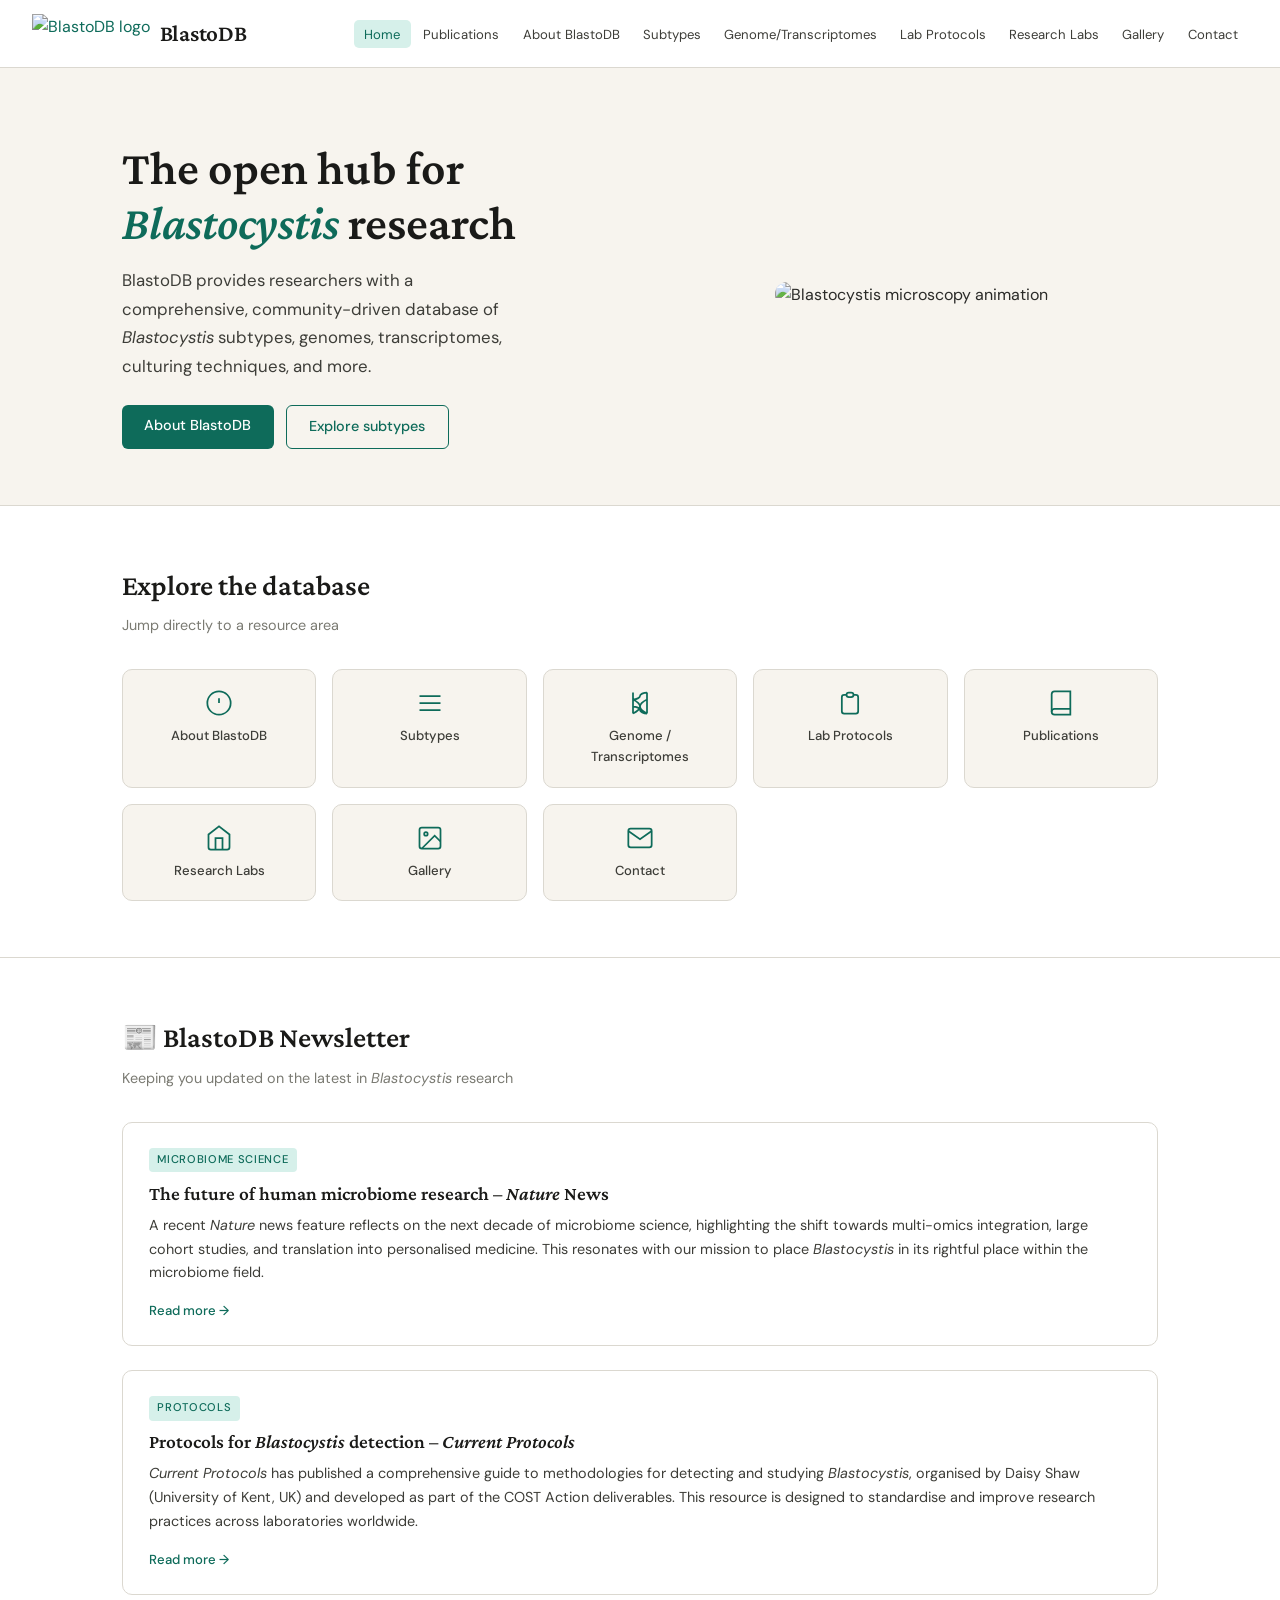
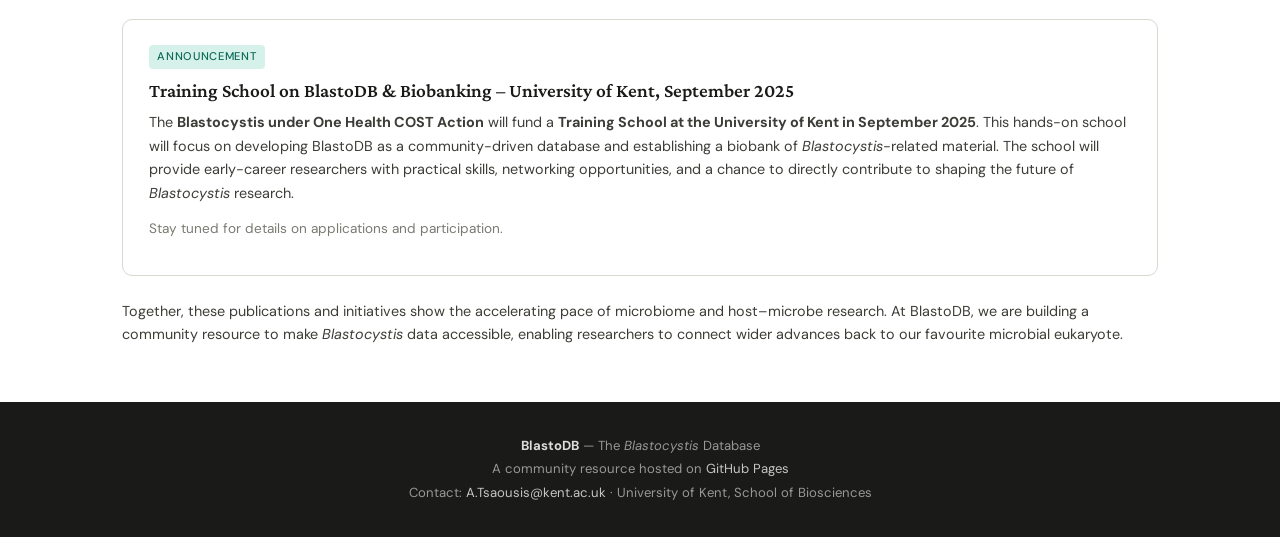
==== index.html @ 9fa05bca "Claud-generated example of a BlastoDB-Page." ====
<!DOCTYPE html>
<html lang="en">
<head>
  <meta charset="UTF-8">
  <meta name="viewport" content="width=device-width, initial-scale=1.0">
  <title>BlastoDB — The Blastocystis Database</title>
  <meta name="description" content="BlastoDB is the comprehensive open database for Blastocystis subtypes, genomes, culturing techniques, lab protocols, and more.">
  <link rel="stylesheet" href="css/style.css">
</head>
<body>

<div id="nav-placeholder"></div>

<!-- Hero -->
<section style="background: var(--sand); border-bottom: 1px solid var(--border);">
  <div class="hero">
    <div class="hero-text">
      <h1>The open hub for<br><em>Blastocystis</em> research</h1>
      <p>BlastoDB provides researchers with a comprehensive, community-driven database of <em>Blastocystis</em> subtypes, genomes, transcriptomes, culturing techniques, and more.</p>
      <div style="display:flex; gap:0.75rem; flex-wrap:wrap;">
        <a class="btn" href="about.html">About BlastoDB</a>
        <a class="btn btn-outline" href="subtypes.html">Explore subtypes</a>
      </div>
    </div>
    <div class="hero-img">
      <img src="https://images.squarespace-cdn.com/content/v1/689c6545c94b4240bd6c83f4/8ee1cef4-9a67-45c7-ac9f-0b455c3446f6/blasto+gif.gif"
           alt="Blastocystis microscopy animation">
    </div>
  </div>
</section>

<!-- Quick links -->
<section class="section" style="padding-bottom:0;">
  <p class="section-title">Explore the database</p>
  <p class="section-sub">Jump directly to a resource area</p>
  <div class="quick-grid">

    <a class="quick-card" href="about.html">
      <svg viewBox="0 0 24 24"><circle cx="12" cy="12" r="10"/><path d="M12 8v4m0 4h.01"/></svg>
      <span>About BlastoDB</span>
    </a>

    <a class="quick-card" href="subtypes.html">
      <svg viewBox="0 0 24 24"><path d="M3 6h18M3 12h18M3 18h18"/></svg>
      <span>Subtypes</span>
    </a>

    <a class="quick-card" href="genomes.html">
      <svg viewBox="0 0 24 24"><path d="M6 3v18M18 3v18M6 9c3 0 6-1.5 6-3s3-3 6-3M6 15c3 0 6 1.5 6 3s3 3 6 3M6 9c3 1.5 6 3 6 6s3 4.5 6 6M18 9c-3 1.5-6 3-6 6s-3 4.5-6 6"/></svg>
      <span>Genome / Transcriptomes</span>
    </a>

    <a class="quick-card" href="protocols.html">
      <svg viewBox="0 0 24 24"><path d="M9 5H7a2 2 0 0 0-2 2v12a2 2 0 0 0 2 2h10a2 2 0 0 0 2-2V7a2 2 0 0 0-2-2h-2M9 5a2 2 0 0 0 2 2h2a2 2 0 0 0 2-2M9 5a2 2 0 0 1 2-2h2a2 2 0 0 1 2 2"/></svg>
      <span>Lab Protocols</span>
    </a>

    <a class="quick-card" href="publications.html">
      <svg viewBox="0 0 24 24"><path d="M4 19.5A2.5 2.5 0 0 1 6.5 17H20"/><path d="M6.5 2H20v20H6.5A2.5 2.5 0 0 1 4 19.5v-15A2.5 2.5 0 0 1 6.5 2z"/></svg>
      <span>Publications</span>
    </a>

    <a class="quick-card" href="labs.html">
      <svg viewBox="0 0 24 24"><path d="M3 9l9-7 9 7v11a2 2 0 0 1-2 2H5a2 2 0 0 1-2-2z"/><polyline points="9 22 9 12 15 12 15 22"/></svg>
      <span>Research Labs</span>
    </a>

    <a class="quick-card" href="gallery.html">
      <svg viewBox="0 0 24 24"><rect x="3" y="3" width="18" height="18" rx="2"/><circle cx="8.5" cy="8.5" r="1.5"/><polyline points="21 15 16 10 5 21"/></svg>
      <span>Gallery</span>
    </a>

    <a class="quick-card" href="contact.html">
      <svg viewBox="0 0 24 24"><path d="M4 4h16c1.1 0 2 .9 2 2v12c0 1.1-.9 2-2 2H4c-1.1 0-2-.9-2-2V6c0-1.1.9-2 2-2z"/><polyline points="22,6 12,13 2,6"/></svg>
      <span>Contact</span>
    </a>

  </div>
</section>

<hr class="section-rule">

<!-- Newsletter / News -->
<section class="section">
  <p class="section-title">📰 BlastoDB Newsletter</p>
  <p class="section-sub">Keeping you updated on the latest in <em>Blastocystis</em> research</p>

  <div class="news-list">

    <article class="news-card">
      <span class="news-tag">Microbiome science</span>
      <h3>The future of human microbiome research – <em>Nature</em> News</h3>
      <p>A recent <em>Nature</em> news feature reflects on the next decade of microbiome science, highlighting the shift towards multi-omics integration, large cohort studies, and translation into personalised medicine. This resonates with our mission to place <em>Blastocystis</em> in its rightful place within the microbiome field.</p>
      <a class="read-more" href="https://www.nature.com/articles/d41586-025-01916-0" target="_blank">Read more →</a>
    </article>

    <article class="news-card">
      <span class="news-tag">Protocols</span>
      <h3>Protocols for <em>Blastocystis</em> detection – <em>Current Protocols</em></h3>
      <p><em>Current Protocols</em> has published a comprehensive guide to methodologies for detecting and studying <em>Blastocystis</em>, organised by Daisy Shaw (University of Kent, UK) and developed as part of the COST Action deliverables. This resource is designed to standardise and improve research practices across laboratories worldwide.</p>
      <a class="read-more" href="https://currentprotocols.onlinelibrary.wiley.com/doi/10.1002/cpz1.70175" target="_blank">Read more →</a>
    </article>

    <article class="news-card">
      <span class="news-tag">Announcement</span>
      <h3>Training School on BlastoDB & Biobanking – University of Kent, September 2025</h3>
      <p>The <strong>Blastocystis under One Health COST Action</strong> will fund a <strong>Training School at the University of Kent in September 2025</strong>. This hands-on school will focus on developing BlastoDB as a community-driven database and establishing a biobank of <em>Blastocystis</em>-related material. The school will provide early-career researchers with practical skills, networking opportunities, and a chance to directly contribute to shaping the future of <em>Blastocystis</em> research.</p>
      <p style="font-size:0.85rem; color:var(--muted);">Stay tuned for details on applications and participation.</p>
    </article>

  </div>

  <div style="margin-top:1.5rem;">
    <p style="font-size:0.9rem; color:var(--ink-soft);">
      Together, these publications and initiatives show the accelerating pace of microbiome and host–microbe research. At BlastoDB, we are building a community resource to make <em>Blastocystis</em> data accessible, enabling researchers to connect wider advances back to our favourite microbial eukaryote.
    </p>
  </div>
</section>

<div id="footer-placeholder"></div>
<script src="js/shared.js"></script>
</body>
</html>
---- css/style.css ----
@import url('https://fonts.googleapis.com/css2?family=Crimson+Pro:ital,wght@0,300;0,400;0,600;1,300;1,400&family=DM+Sans:wght@300;400;500&display=swap');

:root {
  --teal:     #0e6b5a;
  --teal-light: #d6f0ea;
  --teal-mid: #1a9378;
  --sand:     #f7f4ee;
  --ink:      #1a1a18;
  --ink-soft: #3d3d38;
  --muted:    #7a7a72;
  --border:   #dbd8d0;
  --white:    #ffffff;
  --accent:   #b34a1e;
  --nav-h:    68px;
}

*, *::before, *::after { box-sizing: border-box; margin: 0; padding: 0; }

html { scroll-behavior: smooth; }

body {
  font-family: 'DM Sans', sans-serif;
  font-size: 16px;
  color: var(--ink);
  background: var(--white);
  line-height: 1.6;
}

a { color: var(--teal); text-decoration: none; }
a:hover { color: var(--teal-mid); text-decoration: underline; }

/* ── NAV ── */
nav {
  position: sticky;
  top: 0;
  z-index: 100;
  height: var(--nav-h);
  background: var(--white);
  border-bottom: 1px solid var(--border);
  display: flex;
  align-items: center;
  padding: 0 2rem;
  gap: 2rem;
}

.nav-logo {
  display: flex;
  align-items: center;
  gap: 0.6rem;
  text-decoration: none;
  flex-shrink: 0;
}

.nav-logo img {
  height: 40px;
  width: auto;
  object-fit: contain;
}

.nav-logo span {
  font-family: 'Crimson Pro', serif;
  font-size: 1.45rem;
  font-weight: 600;
  color: var(--ink);
  letter-spacing: -0.01em;
}

.nav-links {
  display: flex;
  align-items: center;
  gap: 0.15rem;
  list-style: none;
  flex-wrap: wrap;
  flex: 1;
  justify-content: flex-end;
}

.nav-links a {
  font-size: 0.82rem;
  font-weight: 400;
  color: var(--ink-soft);
  padding: 0.35rem 0.65rem;
  border-radius: 5px;
  transition: background 0.15s, color 0.15s;
  white-space: nowrap;
  text-decoration: none;
}

.nav-links a:hover,
.nav-links a.active {
  background: var(--teal-light);
  color: var(--teal);
}

/* ── HERO ── */
.hero {
  background: var(--sand);
  padding: 4.5rem 2rem 3.5rem;
  display: grid;
  grid-template-columns: 1fr 1fr;
  gap: 3rem;
  align-items: center;
  max-width: 1100px;
  margin: 0 auto;
}

.hero-text h1 {
  font-family: 'Crimson Pro', serif;
  font-size: 3rem;
  font-weight: 600;
  line-height: 1.15;
  color: var(--ink);
  margin-bottom: 1rem;
}

.hero-text h1 em {
  font-style: italic;
  color: var(--teal);
}

.hero-text p {
  font-size: 1.05rem;
  color: var(--ink-soft);
  max-width: 420px;
  line-height: 1.7;
  margin-bottom: 1.5rem;
}

.hero-img {
  display: flex;
  justify-content: center;
  align-items: center;
}

.hero-img img {
  max-height: 280px;
  width: auto;
  border-radius: 12px;
  opacity: 0.92;
}

.btn {
  display: inline-block;
  background: var(--teal);
  color: var(--white) !important;
  padding: 0.6rem 1.4rem;
  border-radius: 6px;
  font-size: 0.9rem;
  font-weight: 500;
  text-decoration: none !important;
  transition: background 0.15s;
}

.btn:hover { background: var(--teal-mid) !important; color: var(--white) !important; }

.btn-outline {
  background: transparent;
  color: var(--teal) !important;
  border: 1.5px solid var(--teal);
}
.btn-outline:hover { background: var(--teal-light) !important; }

/* ── SECTION ── */
.section {
  max-width: 1100px;
  margin: 0 auto;
  padding: 3.5rem 2rem;
}

.section-title {
  font-family: 'Crimson Pro', serif;
  font-size: 1.8rem;
  font-weight: 600;
  color: var(--ink);
  margin-bottom: 0.4rem;
}

.section-sub {
  font-size: 0.9rem;
  color: var(--muted);
  margin-bottom: 2rem;
}

/* ── QUICK LINKS GRID ── */
.quick-grid {
  display: grid;
  grid-template-columns: repeat(auto-fit, minmax(160px, 1fr));
  gap: 1rem;
  margin-bottom: 3.5rem;
}

.quick-card {
  background: var(--sand);
  border: 1px solid var(--border);
  border-radius: 10px;
  padding: 1.2rem 1rem;
  text-align: center;
  text-decoration: none !important;
  color: var(--ink) !important;
  transition: border-color 0.15s, transform 0.15s, box-shadow 0.15s;
  display: flex;
  flex-direction: column;
  align-items: center;
  gap: 0.5rem;
}

.quick-card:hover {
  border-color: var(--teal);
  transform: translateY(-2px);
  box-shadow: 0 4px 12px rgba(14,107,90,0.12);
}

.quick-card svg {
  width: 28px;
  height: 28px;
  stroke: var(--teal);
  fill: none;
  stroke-width: 1.5;
}

.quick-card span {
  font-size: 0.82rem;
  font-weight: 500;
  color: var(--ink-soft);
}

/* ── NEWS ── */
.news-list { display: flex; flex-direction: column; gap: 1.5rem; }

.news-card {
  border: 1px solid var(--border);
  border-radius: 10px;
  padding: 1.4rem 1.6rem;
  background: var(--white);
  transition: border-color 0.15s;
}

.news-card:hover { border-color: var(--teal); }

.news-tag {
  display: inline-block;
  font-size: 0.7rem;
  font-weight: 500;
  text-transform: uppercase;
  letter-spacing: 0.06em;
  background: var(--teal-light);
  color: var(--teal);
  padding: 0.2rem 0.55rem;
  border-radius: 4px;
  margin-bottom: 0.6rem;
}

.news-card h3 {
  font-family: 'Crimson Pro', serif;
  font-size: 1.2rem;
  font-weight: 600;
  color: var(--ink);
  margin-bottom: 0.45rem;
  line-height: 1.3;
}

.news-card p {
  font-size: 0.9rem;
  color: var(--ink-soft);
  line-height: 1.65;
  margin-bottom: 0.75rem;
}

.news-card a.read-more {
  font-size: 0.82rem;
  font-weight: 500;
  color: var(--teal);
  text-decoration: none;
}

.news-card a.read-more:hover { text-decoration: underline; }

/* ── DIVIDER ── */
hr.section-rule {
  border: none;
  border-top: 1px solid var(--border);
  margin: 0;
}

/* ── PAGE HERO (inner pages) ── */
.page-hero {
  background: var(--sand);
  border-bottom: 1px solid var(--border);
  padding: 3rem 2rem 2.5rem;
  text-align: center;
}

.page-hero h1 {
  font-family: 'Crimson Pro', serif;
  font-size: 2.4rem;
  font-weight: 600;
  color: var(--ink);
  margin-bottom: 0.5rem;
}

.page-hero p {
  font-size: 1rem;
  color: var(--muted);
  max-width: 550px;
  margin: 0 auto;
}

/* ── PLACEHOLDER ── */
.placeholder-box {
  background: var(--sand);
  border: 1.5px dashed var(--border);
  border-radius: 10px;
  padding: 2.5rem 2rem;
  text-align: center;
  color: var(--muted);
}

.placeholder-box h3 {
  font-family: 'Crimson Pro', serif;
  font-size: 1.2rem;
  color: var(--ink-soft);
  margin-bottom: 0.4rem;
}

/* ── CONTACT ── */
.contact-grid {
  display: grid;
  grid-template-columns: 1fr 1fr;
  gap: 2.5rem;
  align-items: start;
}

.contact-card {
  background: var(--sand);
  border: 1px solid var(--border);
  border-radius: 12px;
  padding: 2rem;
}

.contact-card h2 {
  font-family: 'Crimson Pro', serif;
  font-size: 1.5rem;
  font-weight: 600;
  margin-bottom: 1rem;
  color: var(--ink);
}

.contact-detail {
  display: flex;
  align-items: flex-start;
  gap: 0.7rem;
  margin-bottom: 0.85rem;
  font-size: 0.92rem;
  color: var(--ink-soft);
}

.contact-detail svg {
  width: 18px;
  height: 18px;
  stroke: var(--teal);
  fill: none;
  stroke-width: 1.8;
  flex-shrink: 0;
  margin-top: 2px;
}

.contact-form { display: flex; flex-direction: column; gap: 1rem; }

.contact-form label { font-size: 0.82rem; font-weight: 500; color: var(--ink-soft); margin-bottom: 0.25rem; display: block; }

.contact-form input,
.contact-form textarea,
.contact-form select {
  width: 100%;
  padding: 0.55rem 0.8rem;
  font-size: 0.9rem;
  font-family: 'DM Sans', sans-serif;
  border: 1px solid var(--border);
  border-radius: 6px;
  background: var(--white);
  color: var(--ink);
  outline: none;
  transition: border-color 0.15s;
}

.contact-form input:focus,
.contact-form textarea:focus {
  border-color: var(--teal);
}

.contact-form textarea { resize: vertical; min-height: 110px; }

/* ── FOOTER ── */
footer {
  background: var(--ink);
  color: rgba(255,255,255,0.55);
  padding: 2rem;
  text-align: center;
  font-size: 0.82rem;
  line-height: 1.8;
}

footer a { color: rgba(255,255,255,0.75); text-decoration: none; }
footer a:hover { color: var(--white); }
footer strong { color: rgba(255,255,255,0.85); }

/* ── RESPONSIVE ── */
@media (max-width: 700px) {
  .hero { grid-template-columns: 1fr; gap: 2rem; }
  .hero-img { order: -1; }
  .contact-grid { grid-template-columns: 1fr; }
  .nav-logo span { display: none; }
  .nav-links a { font-size: 0.75rem; padding: 0.3rem 0.4rem; }
}
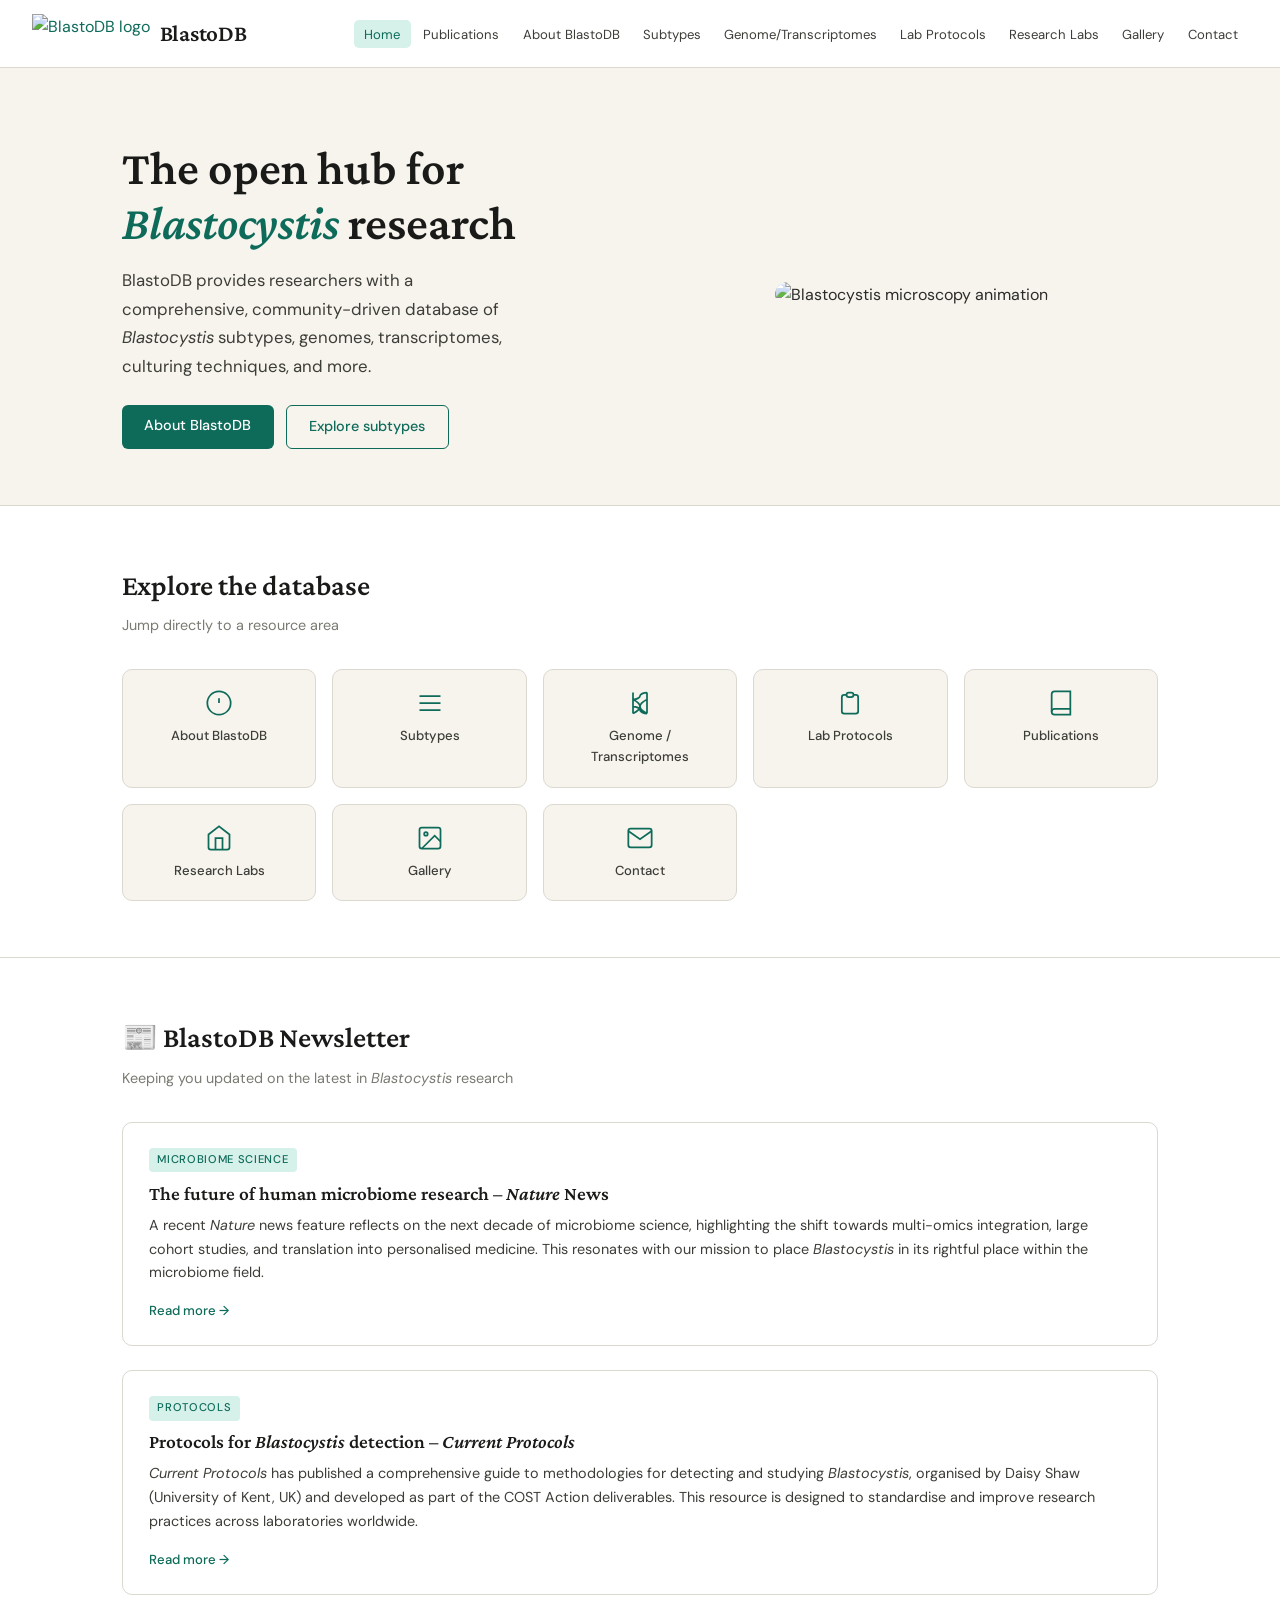
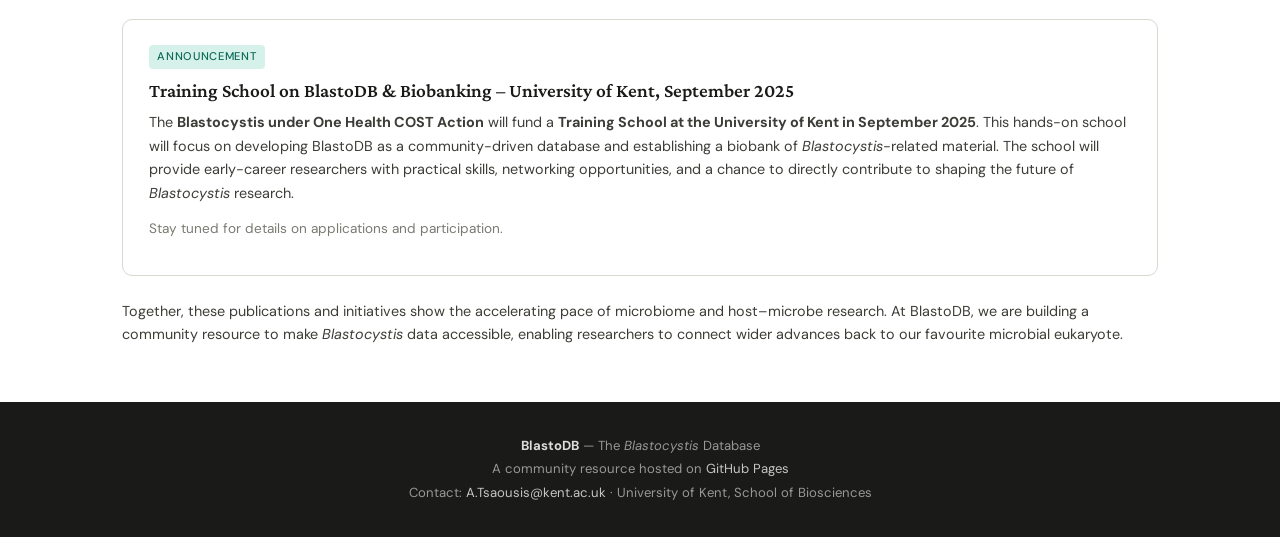
==== commit 067b027e: "Updated the image credits." ====
--- a/index.html
+++ b/index.html
@@ -1,123 +1,240 @@
-<!DOCTYPE html>
+<!doctype html>
 <html lang="en">
-<head>
-  <meta charset="UTF-8">
-  <meta name="viewport" content="width=device-width, initial-scale=1.0">
-  <title>BlastoDB — The Blastocystis Database</title>
-  <meta name="description" content="BlastoDB is the comprehensive open database for Blastocystis subtypes, genomes, culturing techniques, lab protocols, and more.">
-  <link rel="stylesheet" href="css/style.css">
-</head>
-<body>
-
-<div id="nav-placeholder"></div>
-
-<!-- Hero -->
-<section style="background: var(--sand); border-bottom: 1px solid var(--border);">
-  <div class="hero">
-    <div class="hero-text">
-      <h1>The open hub for<br><em>Blastocystis</em> research</h1>
-      <p>BlastoDB provides researchers with a comprehensive, community-driven database of <em>Blastocystis</em> subtypes, genomes, transcriptomes, culturing techniques, and more.</p>
-      <div style="display:flex; gap:0.75rem; flex-wrap:wrap;">
-        <a class="btn" href="about.html">About BlastoDB</a>
-        <a class="btn btn-outline" href="subtypes.html">Explore subtypes</a>
-      </div>
-    </div>
-    <div class="hero-img">
-      <img src="https://images.squarespace-cdn.com/content/v1/689c6545c94b4240bd6c83f4/8ee1cef4-9a67-45c7-ac9f-0b455c3446f6/blasto+gif.gif"
-           alt="Blastocystis microscopy animation">
-    </div>
-  </div>
-</section>
-
-<!-- Quick links -->
-<section class="section" style="padding-bottom:0;">
-  <p class="section-title">Explore the database</p>
-  <p class="section-sub">Jump directly to a resource area</p>
-  <div class="quick-grid">
-
-    <a class="quick-card" href="about.html">
-      <svg viewBox="0 0 24 24"><circle cx="12" cy="12" r="10"/><path d="M12 8v4m0 4h.01"/></svg>
-      <span>About BlastoDB</span>
-    </a>
-
-    <a class="quick-card" href="subtypes.html">
-      <svg viewBox="0 0 24 24"><path d="M3 6h18M3 12h18M3 18h18"/></svg>
-      <span>Subtypes</span>
-    </a>
-
-    <a class="quick-card" href="genomes.html">
-      <svg viewBox="0 0 24 24"><path d="M6 3v18M18 3v18M6 9c3 0 6-1.5 6-3s3-3 6-3M6 15c3 0 6 1.5 6 3s3 3 6 3M6 9c3 1.5 6 3 6 6s3 4.5 6 6M18 9c-3 1.5-6 3-6 6s-3 4.5-6 6"/></svg>
-      <span>Genome / Transcriptomes</span>
-    </a>
-
-    <a class="quick-card" href="protocols.html">
-      <svg viewBox="0 0 24 24"><path d="M9 5H7a2 2 0 0 0-2 2v12a2 2 0 0 0 2 2h10a2 2 0 0 0 2-2V7a2 2 0 0 0-2-2h-2M9 5a2 2 0 0 0 2 2h2a2 2 0 0 0 2-2M9 5a2 2 0 0 1 2-2h2a2 2 0 0 1 2 2"/></svg>
-      <span>Lab Protocols</span>
-    </a>
-
-    <a class="quick-card" href="publications.html">
-      <svg viewBox="0 0 24 24"><path d="M4 19.5A2.5 2.5 0 0 1 6.5 17H20"/><path d="M6.5 2H20v20H6.5A2.5 2.5 0 0 1 4 19.5v-15A2.5 2.5 0 0 1 6.5 2z"/></svg>
-      <span>Publications</span>
-    </a>
-
-    <a class="quick-card" href="labs.html">
-      <svg viewBox="0 0 24 24"><path d="M3 9l9-7 9 7v11a2 2 0 0 1-2 2H5a2 2 0 0 1-2-2z"/><polyline points="9 22 9 12 15 12 15 22"/></svg>
-      <span>Research Labs</span>
-    </a>
-
-    <a class="quick-card" href="gallery.html">
-      <svg viewBox="0 0 24 24"><rect x="3" y="3" width="18" height="18" rx="2"/><circle cx="8.5" cy="8.5" r="1.5"/><polyline points="21 15 16 10 5 21"/></svg>
-      <span>Gallery</span>
-    </a>
-
-    <a class="quick-card" href="contact.html">
-      <svg viewBox="0 0 24 24"><path d="M4 4h16c1.1 0 2 .9 2 2v12c0 1.1-.9 2-2 2H4c-1.1 0-2-.9-2-2V6c0-1.1.9-2 2-2z"/><polyline points="22,6 12,13 2,6"/></svg>
-      <span>Contact</span>
-    </a>
-
-  </div>
-</section>
-
-<hr class="section-rule">
-
-<!-- Newsletter / News -->
-<section class="section">
-  <p class="section-title">📰 BlastoDB Newsletter</p>
-  <p class="section-sub">Keeping you updated on the latest in <em>Blastocystis</em> research</p>
-
-  <div class="news-list">
-
-    <article class="news-card">
-      <span class="news-tag">Microbiome science</span>
-      <h3>The future of human microbiome research – <em>Nature</em> News</h3>
-      <p>A recent <em>Nature</em> news feature reflects on the next decade of microbiome science, highlighting the shift towards multi-omics integration, large cohort studies, and translation into personalised medicine. This resonates with our mission to place <em>Blastocystis</em> in its rightful place within the microbiome field.</p>
-      <a class="read-more" href="https://www.nature.com/articles/d41586-025-01916-0" target="_blank">Read more →</a>
-    </article>
-
-    <article class="news-card">
-      <span class="news-tag">Protocols</span>
-      <h3>Protocols for <em>Blastocystis</em> detection – <em>Current Protocols</em></h3>
-      <p><em>Current Protocols</em> has published a comprehensive guide to methodologies for detecting and studying <em>Blastocystis</em>, organised by Daisy Shaw (University of Kent, UK) and developed as part of the COST Action deliverables. This resource is designed to standardise and improve research practices across laboratories worldwide.</p>
-      <a class="read-more" href="https://currentprotocols.onlinelibrary.wiley.com/doi/10.1002/cpz1.70175" target="_blank">Read more →</a>
-    </article>
-
-    <article class="news-card">
-      <span class="news-tag">Announcement</span>
-      <h3>Training School on BlastoDB & Biobanking – University of Kent, September 2025</h3>
-      <p>The <strong>Blastocystis under One Health COST Action</strong> will fund a <strong>Training School at the University of Kent in September 2025</strong>. This hands-on school will focus on developing BlastoDB as a community-driven database and establishing a biobank of <em>Blastocystis</em>-related material. The school will provide early-career researchers with practical skills, networking opportunities, and a chance to directly contribute to shaping the future of <em>Blastocystis</em> research.</p>
-      <p style="font-size:0.85rem; color:var(--muted);">Stay tuned for details on applications and participation.</p>
-    </article>
-
-  </div>
-
-  <div style="margin-top:1.5rem;">
-    <p style="font-size:0.9rem; color:var(--ink-soft);">
-      Together, these publications and initiatives show the accelerating pace of microbiome and host–microbe research. At BlastoDB, we are building a community resource to make <em>Blastocystis</em> data accessible, enabling researchers to connect wider advances back to our favourite microbial eukaryote.
-    </p>
-  </div>
-</section>
-
-<div id="footer-placeholder"></div>
-<script src="js/shared.js"></script>
-</body>
+    <head>
+        <meta charset="UTF-8" />
+        <meta name="viewport" content="width=device-width, initial-scale=1.0" />
+        <title>BlastoDB — The Blastocystis Database</title>
+        <meta
+            name="description"
+            content="BlastoDB is the comprehensive open database for Blastocystis subtypes, genomes, culturing techniques, lab protocols, and more."
+        />
+        <link rel="stylesheet" href="css/style.css" />
+    </head>
+    <body>
+        <div id="nav-placeholder"></div>
+
+        <!-- Hero -->
+        <section
+            style="
+                background: var(--sand);
+                border-bottom: 1px solid var(--border);
+            "
+        >
+            <div class="hero">
+                <div class="hero-text">
+                    <h1>
+                        The open hub for<br /><em>Blastocystis</em> research
+                    </h1>
+                    <p>
+                        BlastoDB provides researchers with a comprehensive,
+                        community-driven database of
+                        <em>Blastocystis</em> subtypes, genomes, transcriptomes,
+                        culturing techniques, and more.
+                    </p>
+                    <div style="display: flex; gap: 0.75rem; flex-wrap: wrap">
+                        <a class="btn" href="about.html">About BlastoDB</a>
+                        <a class="btn btn-outline" href="subtypes.html"
+                            >Explore subtypes</a
+                        >
+                    </div>
+                </div>
+                <div class="hero-img">
+                    <figure
+                        class="subtype-figure"
+                        tabindex="0"
+                        style="--credit-radius: 12px"
+                    >
+                        <img
+                            src="https://images.squarespace-cdn.com/content/v1/689c6545c94b4240bd6c83f4/8ee1cef4-9a67-45c7-ac9f-0b455c3446f6/blasto+gif.gif"
+                            alt="Blastocystis microscopy animation"
+                        />
+                        <figcaption class="subtype-caption">
+                            Art by Sam Falconer
+                        </figcaption>
+                    </figure>
+                </div>
+            </div>
+        </section>
+
+        <!-- Quick links -->
+        <section class="section" style="padding-bottom: 0">
+            <p class="section-title">Explore the database</p>
+            <p class="section-sub">Jump directly to a resource area</p>
+            <div class="quick-grid">
+                <a class="quick-card" href="about.html">
+                    <svg viewBox="0 0 24 24">
+                        <circle cx="12" cy="12" r="10" />
+                        <path d="M12 8v4m0 4h.01" />
+                    </svg>
+                    <span>About BlastoDB</span>
+                </a>
+
+                <a class="quick-card" href="subtypes.html">
+                    <svg viewBox="0 0 24 24">
+                        <path d="M3 6h18M3 12h18M3 18h18" />
+                    </svg>
+                    <span>Subtypes</span>
+                </a>
+
+                <a class="quick-card" href="genomes.html">
+                    <svg viewBox="0 0 24 24">
+                        <path
+                            d="M6 3v18M18 3v18M6 9c3 0 6-1.5 6-3s3-3 6-3M6 15c3 0 6 1.5 6 3s3 3 6 3M6 9c3 1.5 6 3 6 6s3 4.5 6 6M18 9c-3 1.5-6 3-6 6s-3 4.5-6 6"
+                        />
+                    </svg>
+                    <span>Genome / Transcriptomes</span>
+                </a>
+
+                <a class="quick-card" href="protocols.html">
+                    <svg viewBox="0 0 24 24">
+                        <path
+                            d="M9 5H7a2 2 0 0 0-2 2v12a2 2 0 0 0 2 2h10a2 2 0 0 0 2-2V7a2 2 0 0 0-2-2h-2M9 5a2 2 0 0 0 2 2h2a2 2 0 0 0 2-2M9 5a2 2 0 0 1 2-2h2a2 2 0 0 1 2 2"
+                        />
+                    </svg>
+                    <span>Lab Protocols</span>
+                </a>
+
+                <a class="quick-card" href="publications.html">
+                    <svg viewBox="0 0 24 24">
+                        <path d="M4 19.5A2.5 2.5 0 0 1 6.5 17H20" />
+                        <path
+                            d="M6.5 2H20v20H6.5A2.5 2.5 0 0 1 4 19.5v-15A2.5 2.5 0 0 1 6.5 2z"
+                        />
+                    </svg>
+                    <span>Publications</span>
+                </a>
+
+                <a class="quick-card" href="labs.html">
+                    <svg viewBox="0 0 24 24">
+                        <path
+                            d="M3 9l9-7 9 7v11a2 2 0 0 1-2 2H5a2 2 0 0 1-2-2z"
+                        />
+                        <polyline points="9 22 9 12 15 12 15 22" />
+                    </svg>
+                    <span>Research Labs</span>
+                </a>
+
+                <a class="quick-card" href="gallery.html">
+                    <svg viewBox="0 0 24 24">
+                        <rect x="3" y="3" width="18" height="18" rx="2" />
+                        <circle cx="8.5" cy="8.5" r="1.5" />
+                        <polyline points="21 15 16 10 5 21" />
+                    </svg>
+                    <span>Gallery</span>
+                </a>
+
+                <a class="quick-card" href="contact.html">
+                    <svg viewBox="0 0 24 24">
+                        <path
+                            d="M4 4h16c1.1 0 2 .9 2 2v12c0 1.1-.9 2-2 2H4c-1.1 0-2-.9-2-2V6c0-1.1.9-2 2-2z"
+                        />
+                        <polyline points="22,6 12,13 2,6" />
+                    </svg>
+                    <span>Contact</span>
+                </a>
+            </div>
+        </section>
+
+        <hr class="section-rule" />
+
+        <!-- Newsletter / News -->
+        <section class="section">
+            <p class="section-title">📰 BlastoDB Newsletter</p>
+            <p class="section-sub">
+                Keeping you updated on the latest in
+                <em>Blastocystis</em> research
+            </p>
+
+            <div class="news-list">
+                <article class="news-card">
+                    <span class="news-tag">Microbiome science</span>
+                    <h3>
+                        The future of human microbiome research –
+                        <em>Nature</em> News
+                    </h3>
+                    <p>
+                        A recent <em>Nature</em> news feature reflects on the
+                        next decade of microbiome science, highlighting the
+                        shift towards multi-omics integration, large cohort
+                        studies, and translation into personalised medicine.
+                        This resonates with our mission to place
+                        <em>Blastocystis</em> in its rightful place within the
+                        microbiome field.
+                    </p>
+                    <a
+                        class="read-more"
+                        href="https://www.nature.com/articles/d41586-025-01916-0"
+                        target="_blank"
+                        >Read more →</a
+                    >
+                </article>
+
+                <article class="news-card">
+                    <span class="news-tag">Protocols</span>
+                    <h3>
+                        Protocols for <em>Blastocystis</em> detection –
+                        <em>Current Protocols</em>
+                    </h3>
+                    <p>
+                        <em>Current Protocols</em> has published a comprehensive
+                        guide to methodologies for detecting and studying
+                        <em>Blastocystis</em>, organised by Daisy Shaw
+                        (University of Kent, UK) and developed as part of the
+                        COST Action deliverables. This resource is designed to
+                        standardise and improve research practices across
+                        laboratories worldwide.
+                    </p>
+                    <a
+                        class="read-more"
+                        href="https://currentprotocols.onlinelibrary.wiley.com/doi/10.1002/cpz1.70175"
+                        target="_blank"
+                        >Read more →</a
+                    >
+                </article>
+
+                <article class="news-card">
+                    <span class="news-tag">Announcement</span>
+                    <h3>
+                        Training School on BlastoDB & Biobanking – University of
+                        Kent, September 2025
+                    </h3>
+                    <p>
+                        The
+                        <strong
+                            >Blastocystis under One Health COST Action</strong
+                        >
+                        will fund a
+                        <strong
+                            >Training School at the University of Kent in
+                            September 2025</strong
+                        >. This hands-on school will focus on developing
+                        BlastoDB as a community-driven database and establishing
+                        a biobank of <em>Blastocystis</em>-related material. The
+                        school will provide early-career researchers with
+                        practical skills, networking opportunities, and a chance
+                        to directly contribute to shaping the future of
+                        <em>Blastocystis</em> research.
+                    </p>
+                    <p style="font-size: 0.85rem; color: var(--muted)">
+                        Stay tuned for details on applications and
+                        participation.
+                    </p>
+                </article>
+            </div>
+
+            <div style="margin-top: 1.5rem">
+                <p style="font-size: 0.9rem; color: var(--ink-soft)">
+                    Together, these publications and initiatives show the
+                    accelerating pace of microbiome and host–microbe research.
+                    At BlastoDB, we are building a community resource to make
+                    <em>Blastocystis</em> data accessible, enabling researchers
+                    to connect wider advances back to our favourite microbial
+                    eukaryote.
+                </p>
+            </div>
+        </section>
+
+        <div id="footer-placeholder"></div>
+        <script src="js/shared.js"></script>
+    </body>
 </html>
--- a/css/style.css
+++ b/css/style.css
@@ -1,414 +1,689 @@
-@import url('https://fonts.googleapis.com/css2?family=Crimson+Pro:ital,wght@0,300;0,400;0,600;1,300;1,400&family=DM+Sans:wght@300;400;500&display=swap');
+@import url("https://fonts.googleapis.com/css2?family=Crimson+Pro:ital,wght@0,300;0,400;0,600;1,300;1,400&family=DM+Sans:wght@300;400;500&display=swap");
 
 :root {
-  --teal:     #0e6b5a;
-  --teal-light: #d6f0ea;
-  --teal-mid: #1a9378;
-  --sand:     #f7f4ee;
-  --ink:      #1a1a18;
-  --ink-soft: #3d3d38;
-  --muted:    #7a7a72;
-  --border:   #dbd8d0;
-  --white:    #ffffff;
-  --accent:   #b34a1e;
-  --nav-h:    68px;
-}
-
-*, *::before, *::after { box-sizing: border-box; margin: 0; padding: 0; }
-
-html { scroll-behavior: smooth; }
+    --teal: #0e6b5a;
+    --teal-light: #d6f0ea;
+    --teal-mid: #1a9378;
+    --sand: #f7f4ee;
+    --ink: #1a1a18;
+    --ink-soft: #3d3d38;
+    --muted: #7a7a72;
+    --border: #dbd8d0;
+    --white: #ffffff;
+    --accent: #b34a1e;
+    --nav-h: 68px;
+}
+
+*,
+*::before,
+*::after {
+    box-sizing: border-box;
+    margin: 0;
+    padding: 0;
+}
+
+html {
+    scroll-behavior: smooth;
+}
 
 body {
-  font-family: 'DM Sans', sans-serif;
-  font-size: 16px;
-  color: var(--ink);
-  background: var(--white);
-  line-height: 1.6;
-}
-
-a { color: var(--teal); text-decoration: none; }
-a:hover { color: var(--teal-mid); text-decoration: underline; }
+    font-family: "DM Sans", sans-serif;
+    font-size: 16px;
+    color: var(--ink);
+    background: var(--white);
+    line-height: 1.6;
+}
+
+a {
+    color: var(--teal);
+    text-decoration: none;
+}
+a:hover {
+    color: var(--teal-mid);
+    text-decoration: underline;
+}
 
 /* ── NAV ── */
 nav {
-  position: sticky;
-  top: 0;
-  z-index: 100;
-  height: var(--nav-h);
-  background: var(--white);
-  border-bottom: 1px solid var(--border);
-  display: flex;
-  align-items: center;
-  padding: 0 2rem;
-  gap: 2rem;
+    position: sticky;
+    top: 0;
+    z-index: 100;
+    height: var(--nav-h);
+    background: var(--white);
+    border-bottom: 1px solid var(--border);
+    display: flex;
+    align-items: center;
+    padding: 0 2rem;
+    gap: 2rem;
 }
 
 .nav-logo {
-  display: flex;
-  align-items: center;
-  gap: 0.6rem;
-  text-decoration: none;
-  flex-shrink: 0;
+    display: flex;
+    align-items: center;
+    gap: 0.6rem;
+    text-decoration: none;
+    flex-shrink: 0;
 }
 
 .nav-logo img {
-  height: 40px;
-  width: auto;
-  object-fit: contain;
+    height: 40px;
+    width: auto;
+    object-fit: contain;
 }
 
 .nav-logo span {
-  font-family: 'Crimson Pro', serif;
-  font-size: 1.45rem;
-  font-weight: 600;
-  color: var(--ink);
-  letter-spacing: -0.01em;
+    font-family: "Crimson Pro", serif;
+    font-size: 1.45rem;
+    font-weight: 600;
+    color: var(--ink);
+    letter-spacing: -0.01em;
 }
 
 .nav-links {
-  display: flex;
-  align-items: center;
-  gap: 0.15rem;
-  list-style: none;
-  flex-wrap: wrap;
-  flex: 1;
-  justify-content: flex-end;
+    display: flex;
+    align-items: center;
+    gap: 0.15rem;
+    list-style: none;
+    flex-wrap: wrap;
+    flex: 1;
+    justify-content: flex-end;
 }
 
 .nav-links a {
-  font-size: 0.82rem;
-  font-weight: 400;
-  color: var(--ink-soft);
-  padding: 0.35rem 0.65rem;
-  border-radius: 5px;
-  transition: background 0.15s, color 0.15s;
-  white-space: nowrap;
-  text-decoration: none;
+    font-size: 0.82rem;
+    font-weight: 400;
+    color: var(--ink-soft);
+    padding: 0.35rem 0.65rem;
+    border-radius: 5px;
+    transition:
+        background 0.15s,
+        color 0.15s;
+    white-space: nowrap;
+    text-decoration: none;
 }
 
 .nav-links a:hover,
 .nav-links a.active {
-  background: var(--teal-light);
-  color: var(--teal);
+    background: var(--teal-light);
+    color: var(--teal);
 }
 
 /* ── HERO ── */
 .hero {
-  background: var(--sand);
-  padding: 4.5rem 2rem 3.5rem;
-  display: grid;
-  grid-template-columns: 1fr 1fr;
-  gap: 3rem;
-  align-items: center;
-  max-width: 1100px;
-  margin: 0 auto;
+    background: var(--sand);
+    padding: 4.5rem 2rem 3.5rem;
+    display: grid;
+    grid-template-columns: 1fr 1fr;
+    gap: 3rem;
+    align-items: center;
+    max-width: 1100px;
+    margin: 0 auto;
 }
 
 .hero-text h1 {
-  font-family: 'Crimson Pro', serif;
-  font-size: 3rem;
-  font-weight: 600;
-  line-height: 1.15;
-  color: var(--ink);
-  margin-bottom: 1rem;
+    font-family: "Crimson Pro", serif;
+    font-size: 3rem;
+    font-weight: 600;
+    line-height: 1.15;
+    color: var(--ink);
+    margin-bottom: 1rem;
 }
 
 .hero-text h1 em {
-  font-style: italic;
-  color: var(--teal);
+    font-style: italic;
+    color: var(--teal);
 }
 
 .hero-text p {
-  font-size: 1.05rem;
-  color: var(--ink-soft);
-  max-width: 420px;
-  line-height: 1.7;
-  margin-bottom: 1.5rem;
+    font-size: 1.05rem;
+    color: var(--ink-soft);
+    max-width: 420px;
+    line-height: 1.7;
+    margin-bottom: 1.5rem;
 }
 
 .hero-img {
-  display: flex;
-  justify-content: center;
-  align-items: center;
+    display: flex;
+    justify-content: center;
+    align-items: center;
 }
 
 .hero-img img {
-  max-height: 280px;
-  width: auto;
-  border-radius: 12px;
-  opacity: 0.92;
+    max-height: 280px;
+    width: auto;
+    border-radius: 12px;
+    opacity: 0.92;
 }
 
 .btn {
-  display: inline-block;
-  background: var(--teal);
-  color: var(--white) !important;
-  padding: 0.6rem 1.4rem;
-  border-radius: 6px;
-  font-size: 0.9rem;
-  font-weight: 500;
-  text-decoration: none !important;
-  transition: background 0.15s;
-}
-
-.btn:hover { background: var(--teal-mid) !important; color: var(--white) !important; }
+    display: inline-block;
+    background: var(--teal);
+    color: var(--white) !important;
+    padding: 0.6rem 1.4rem;
+    border-radius: 6px;
+    font-size: 0.9rem;
+    font-weight: 500;
+    text-decoration: none !important;
+    transition: background 0.15s;
+}
+
+.btn:hover {
+    background: var(--teal-mid) !important;
+    color: var(--white) !important;
+}
 
 .btn-outline {
-  background: transparent;
-  color: var(--teal) !important;
-  border: 1.5px solid var(--teal);
-}
-.btn-outline:hover { background: var(--teal-light) !important; }
+    background: transparent;
+    color: var(--teal) !important;
+    border: 1.5px solid var(--teal);
+}
+.btn-outline:hover {
+    background: var(--teal-light) !important;
+}
 
 /* ── SECTION ── */
 .section {
-  max-width: 1100px;
-  margin: 0 auto;
-  padding: 3.5rem 2rem;
+    max-width: 1100px;
+    margin: 0 auto;
+    padding: 3.5rem 2rem;
 }
 
 .section-title {
-  font-family: 'Crimson Pro', serif;
-  font-size: 1.8rem;
-  font-weight: 600;
-  color: var(--ink);
-  margin-bottom: 0.4rem;
+    font-family: "Crimson Pro", serif;
+    font-size: 1.8rem;
+    font-weight: 600;
+    color: var(--ink);
+    margin-bottom: 0.4rem;
 }
 
 .section-sub {
-  font-size: 0.9rem;
-  color: var(--muted);
-  margin-bottom: 2rem;
+    font-size: 0.9rem;
+    color: var(--muted);
+    margin-bottom: 2rem;
 }
 
 /* ── QUICK LINKS GRID ── */
 .quick-grid {
-  display: grid;
-  grid-template-columns: repeat(auto-fit, minmax(160px, 1fr));
-  gap: 1rem;
-  margin-bottom: 3.5rem;
+    display: grid;
+    grid-template-columns: repeat(auto-fit, minmax(160px, 1fr));
+    gap: 1rem;
+    margin-bottom: 3.5rem;
 }
 
 .quick-card {
-  background: var(--sand);
-  border: 1px solid var(--border);
-  border-radius: 10px;
-  padding: 1.2rem 1rem;
-  text-align: center;
-  text-decoration: none !important;
-  color: var(--ink) !important;
-  transition: border-color 0.15s, transform 0.15s, box-shadow 0.15s;
-  display: flex;
-  flex-direction: column;
-  align-items: center;
-  gap: 0.5rem;
+    background: var(--sand);
+    border: 1px solid var(--border);
+    border-radius: 10px;
+    padding: 1.2rem 1rem;
+    text-align: center;
+    text-decoration: none !important;
+    color: var(--ink) !important;
+    transition:
+        border-color 0.15s,
+        transform 0.15s,
+        box-shadow 0.15s;
+    display: flex;
+    flex-direction: column;
+    align-items: center;
+    gap: 0.5rem;
 }
 
 .quick-card:hover {
-  border-color: var(--teal);
-  transform: translateY(-2px);
-  box-shadow: 0 4px 12px rgba(14,107,90,0.12);
+    border-color: var(--teal);
+    transform: translateY(-2px);
+    box-shadow: 0 4px 12px rgba(14, 107, 90, 0.12);
 }
 
 .quick-card svg {
-  width: 28px;
-  height: 28px;
-  stroke: var(--teal);
-  fill: none;
-  stroke-width: 1.5;
+    width: 28px;
+    height: 28px;
+    stroke: var(--teal);
+    fill: none;
+    stroke-width: 1.5;
 }
 
 .quick-card span {
-  font-size: 0.82rem;
-  font-weight: 500;
-  color: var(--ink-soft);
+    font-size: 0.82rem;
+    font-weight: 500;
+    color: var(--ink-soft);
 }
 
 /* ── NEWS ── */
-.news-list { display: flex; flex-direction: column; gap: 1.5rem; }
+.news-list {
+    display: flex;
+    flex-direction: column;
+    gap: 1.5rem;
+}
 
 .news-card {
-  border: 1px solid var(--border);
-  border-radius: 10px;
-  padding: 1.4rem 1.6rem;
-  background: var(--white);
-  transition: border-color 0.15s;
-}
-
-.news-card:hover { border-color: var(--teal); }
+    border: 1px solid var(--border);
+    border-radius: 10px;
+    padding: 1.4rem 1.6rem;
+    background: var(--white);
+    transition: border-color 0.15s;
+}
+
+.news-card:hover {
+    border-color: var(--teal);
+}
 
 .news-tag {
-  display: inline-block;
-  font-size: 0.7rem;
-  font-weight: 500;
-  text-transform: uppercase;
-  letter-spacing: 0.06em;
-  background: var(--teal-light);
-  color: var(--teal);
-  padding: 0.2rem 0.55rem;
-  border-radius: 4px;
-  margin-bottom: 0.6rem;
+    display: inline-block;
+    font-size: 0.7rem;
+    font-weight: 500;
+    text-transform: uppercase;
+    letter-spacing: 0.06em;
+    background: var(--teal-light);
+    color: var(--teal);
+    padding: 0.2rem 0.55rem;
+    border-radius: 4px;
+    margin-bottom: 0.6rem;
 }
 
 .news-card h3 {
-  font-family: 'Crimson Pro', serif;
-  font-size: 1.2rem;
-  font-weight: 600;
-  color: var(--ink);
-  margin-bottom: 0.45rem;
-  line-height: 1.3;
+    font-family: "Crimson Pro", serif;
+    font-size: 1.2rem;
+    font-weight: 600;
+    color: var(--ink);
+    margin-bottom: 0.45rem;
+    line-height: 1.3;
 }
 
 .news-card p {
-  font-size: 0.9rem;
-  color: var(--ink-soft);
-  line-height: 1.65;
-  margin-bottom: 0.75rem;
+    font-size: 0.9rem;
+    color: var(--ink-soft);
+    line-height: 1.65;
+    margin-bottom: 0.75rem;
 }
 
 .news-card a.read-more {
-  font-size: 0.82rem;
-  font-weight: 500;
-  color: var(--teal);
-  text-decoration: none;
-}
-
-.news-card a.read-more:hover { text-decoration: underline; }
+    font-size: 0.82rem;
+    font-weight: 500;
+    color: var(--teal);
+    text-decoration: none;
+}
+
+.news-card a.read-more:hover {
+    text-decoration: underline;
+}
 
 /* ── DIVIDER ── */
 hr.section-rule {
-  border: none;
-  border-top: 1px solid var(--border);
-  margin: 0;
+    border: none;
+    border-top: 1px solid var(--border);
+    margin: 0;
 }
 
 /* ── PAGE HERO (inner pages) ── */
 .page-hero {
-  background: var(--sand);
-  border-bottom: 1px solid var(--border);
-  padding: 3rem 2rem 2.5rem;
-  text-align: center;
+    background: var(--sand);
+    border-bottom: 1px solid var(--border);
+    padding: 3rem 2rem 2.5rem;
+    text-align: center;
 }
 
 .page-hero h1 {
-  font-family: 'Crimson Pro', serif;
-  font-size: 2.4rem;
-  font-weight: 600;
-  color: var(--ink);
-  margin-bottom: 0.5rem;
+    font-family: "Crimson Pro", serif;
+    font-size: 2.4rem;
+    font-weight: 600;
+    color: var(--ink);
+    margin-bottom: 0.5rem;
 }
 
 .page-hero p {
-  font-size: 1rem;
-  color: var(--muted);
-  max-width: 550px;
-  margin: 0 auto;
+    font-size: 1rem;
+    color: var(--muted);
+    max-width: 550px;
+    margin: 0 auto;
 }
 
 /* ── PLACEHOLDER ── */
 .placeholder-box {
-  background: var(--sand);
-  border: 1.5px dashed var(--border);
-  border-radius: 10px;
-  padding: 2.5rem 2rem;
-  text-align: center;
-  color: var(--muted);
+    background: var(--sand);
+    border: 1.5px dashed var(--border);
+    border-radius: 10px;
+    padding: 2.5rem 2rem;
+    text-align: center;
+    color: var(--muted);
 }
 
 .placeholder-box h3 {
-  font-family: 'Crimson Pro', serif;
-  font-size: 1.2rem;
-  color: var(--ink-soft);
-  margin-bottom: 0.4rem;
+    font-family: "Crimson Pro", serif;
+    font-size: 1.2rem;
+    color: var(--ink-soft);
+    margin-bottom: 0.4rem;
 }
 
 /* ── CONTACT ── */
 .contact-grid {
-  display: grid;
-  grid-template-columns: 1fr 1fr;
-  gap: 2.5rem;
-  align-items: start;
+    display: grid;
+    grid-template-columns: 1fr 1fr;
+    gap: 2.5rem;
+    align-items: start;
 }
 
 .contact-card {
-  background: var(--sand);
-  border: 1px solid var(--border);
-  border-radius: 12px;
-  padding: 2rem;
+    background: var(--sand);
+    border: 1px solid var(--border);
+    border-radius: 12px;
+    padding: 2rem;
 }
 
 .contact-card h2 {
-  font-family: 'Crimson Pro', serif;
-  font-size: 1.5rem;
-  font-weight: 600;
-  margin-bottom: 1rem;
-  color: var(--ink);
+    font-family: "Crimson Pro", serif;
+    font-size: 1.5rem;
+    font-weight: 600;
+    margin-bottom: 1rem;
+    color: var(--ink);
 }
 
 .contact-detail {
-  display: flex;
-  align-items: flex-start;
-  gap: 0.7rem;
-  margin-bottom: 0.85rem;
-  font-size: 0.92rem;
-  color: var(--ink-soft);
+    display: flex;
+    align-items: flex-start;
+    gap: 0.7rem;
+    margin-bottom: 0.85rem;
+    font-size: 0.92rem;
+    color: var(--ink-soft);
 }
 
 .contact-detail svg {
-  width: 18px;
-  height: 18px;
-  stroke: var(--teal);
-  fill: none;
-  stroke-width: 1.8;
-  flex-shrink: 0;
-  margin-top: 2px;
-}
-
-.contact-form { display: flex; flex-direction: column; gap: 1rem; }
-
-.contact-form label { font-size: 0.82rem; font-weight: 500; color: var(--ink-soft); margin-bottom: 0.25rem; display: block; }
+    width: 18px;
+    height: 18px;
+    stroke: var(--teal);
+    fill: none;
+    stroke-width: 1.8;
+    flex-shrink: 0;
+    margin-top: 2px;
+}
+
+.contact-form {
+    display: flex;
+    flex-direction: column;
+    gap: 1rem;
+}
+
+.contact-form label {
+    font-size: 0.82rem;
+    font-weight: 500;
+    color: var(--ink-soft);
+    margin-bottom: 0.25rem;
+    display: block;
+}
 
 .contact-form input,
 .contact-form textarea,
 .contact-form select {
-  width: 100%;
-  padding: 0.55rem 0.8rem;
-  font-size: 0.9rem;
-  font-family: 'DM Sans', sans-serif;
-  border: 1px solid var(--border);
-  border-radius: 6px;
-  background: var(--white);
-  color: var(--ink);
-  outline: none;
-  transition: border-color 0.15s;
+    width: 100%;
+    padding: 0.55rem 0.8rem;
+    font-size: 0.9rem;
+    font-family: "DM Sans", sans-serif;
+    border: 1px solid var(--border);
+    border-radius: 6px;
+    background: var(--white);
+    color: var(--ink);
+    outline: none;
+    transition: border-color 0.15s;
 }
 
 .contact-form input:focus,
 .contact-form textarea:focus {
-  border-color: var(--teal);
-}
-
-.contact-form textarea { resize: vertical; min-height: 110px; }
+    border-color: var(--teal);
+}
+
+.contact-form textarea {
+    resize: vertical;
+    min-height: 110px;
+}
 
 /* ── FOOTER ── */
 footer {
-  background: var(--ink);
-  color: rgba(255,255,255,0.55);
-  padding: 2rem;
-  text-align: center;
-  font-size: 0.82rem;
-  line-height: 1.8;
-}
-
-footer a { color: rgba(255,255,255,0.75); text-decoration: none; }
-footer a:hover { color: var(--white); }
-footer strong { color: rgba(255,255,255,0.85); }
+    background: var(--ink);
+    color: rgba(255, 255, 255, 0.55);
+    padding: 2rem;
+    text-align: center;
+    font-size: 0.82rem;
+    line-height: 1.8;
+}
+
+footer a {
+    color: rgba(255, 255, 255, 0.75);
+    text-decoration: none;
+}
+footer a:hover {
+    color: var(--white);
+}
+footer strong {
+    color: rgba(255, 255, 255, 0.85);
+}
 
 /* ── RESPONSIVE ── */
 @media (max-width: 700px) {
-  .hero { grid-template-columns: 1fr; gap: 2rem; }
-  .hero-img { order: -1; }
-  .contact-grid { grid-template-columns: 1fr; }
-  .nav-logo span { display: none; }
-  .nav-links a { font-size: 0.75rem; padding: 0.3rem 0.4rem; }
-}
+    .hero {
+        grid-template-columns: 1fr;
+        gap: 2rem;
+    }
+    .hero-img {
+        order: -1;
+    }
+    .contact-grid {
+        grid-template-columns: 1fr;
+    }
+    .nav-logo span {
+        display: none;
+    }
+    .nav-links a {
+        font-size: 0.75rem;
+        padding: 0.3rem 0.4rem;
+    }
+}
+
+/* ── SUBTYPES ── */
+.subtype-toc {
+    display: flex;
+    flex-wrap: wrap;
+    gap: 0.55rem;
+    margin: 1rem 0 1.5rem;
+}
+
+.chip {
+    display: inline-flex;
+    align-items: center;
+    gap: 0.35rem;
+    padding: 0.35rem 0.7rem;
+    border-radius: 999px;
+    border: 1px solid var(--border);
+    background: var(--sand);
+    font-size: 0.78rem;
+    font-weight: 500;
+    color: var(--ink-soft) !important;
+    text-decoration: none !important;
+}
+
+.chip:hover {
+    border-color: var(--teal);
+    box-shadow: 0 2px 10px rgba(14, 107, 90, 0.1);
+}
+
+.callout {
+    background: var(--teal-light);
+    border: 1px solid rgba(14, 107, 90, 0.25);
+    border-radius: 12px;
+    padding: 1.1rem 1.2rem;
+    color: var(--ink-soft);
+    margin: 1.25rem 0 1.75rem;
+}
+
+.callout strong {
+    color: var(--ink);
+}
+
+.subtype-grid {
+    display: flex;
+    flex-direction: column;
+    gap: 1.25rem;
+}
+
+.subtype-card {
+    border: 1px solid var(--border);
+    border-radius: 12px;
+    padding: 1.4rem;
+    background: var(--white);
+}
+
+.subtype-card:hover {
+    border-color: rgba(14, 107, 90, 0.45);
+}
+
+.subtype-card h2 {
+    font-family: "Crimson Pro", serif;
+    font-size: 1.55rem;
+    font-weight: 600;
+    color: var(--ink);
+    margin-bottom: 0.2rem;
+}
+
+.subtype-meta {
+    font-size: 0.85rem;
+    color: var(--muted);
+    margin-bottom: 1rem;
+}
+
+.subtype-body {
+    display: grid;
+    grid-template-columns: 220px 1fr;
+    gap: 1.2rem;
+    align-items: start;
+}
+
+.subtype-img {
+    width: 100%;
+    border-radius: 10px;
+    border: 1px solid var(--border);
+    background: var(--sand);
+    display: block;
+}
+
+.subtype-figure {
+    position: relative;
+    margin: 0;
+
+    /* Override per-figure if needed, e.g. style="--credit-radius: 12px;" */
+    --credit-radius: 10px;
+
+    border-radius: var(--credit-radius);
+    overflow: hidden;
+}
+
+.subtype-figure:focus {
+    outline: 2px solid rgba(14, 107, 90, 0.5);
+    outline-offset: 3px;
+    border-radius: var(--credit-radius);
+}
+
+.subtype-caption {
+    position: absolute;
+    left: 0;
+    right: 0;
+    bottom: 0;
+    padding: 0.6rem 0.75rem;
+    border-bottom-left-radius: var(--credit-radius);
+    border-bottom-right-radius: var(--credit-radius);
+    background: linear-gradient(
+        180deg,
+        rgba(11, 15, 14, 0) 0%,
+        rgba(11, 15, 14, 0.78) 75%,
+        rgba(11, 15, 14, 0.86) 100%
+    );
+    color: rgba(255, 255, 255, 0.92);
+    font-size: 0.76rem;
+    line-height: 1.35;
+
+    opacity: 0;
+    transform: translateY(6px);
+    transition:
+        opacity 140ms ease,
+        transform 140ms ease;
+
+    pointer-events: none;
+}
+
+.subtype-figure:hover .subtype-caption,
+.subtype-figure:focus .subtype-caption,
+.subtype-figure:focus-within .subtype-caption {
+    opacity: 1;
+    transform: translateY(0);
+}
+
+@media (hover: none) {
+    /* On touch devices, always show the credit so it's discoverable */
+    .subtype-caption {
+        opacity: 1;
+        transform: none;
+    }
+}
+
+.subtype-actions {
+    display: flex;
+    flex-wrap: wrap;
+    gap: 0.55rem;
+    margin: 0.9rem 0 0.45rem;
+}
+
+.btn-sm {
+    padding: 0.45rem 0.95rem;
+    font-size: 0.82rem;
+}
+
+.btn-disabled,
+a.btn-disabled {
+    background: #cfd9d7;
+    color: rgba(26, 26, 24, 0.55) !important;
+    cursor: not-allowed;
+    border: 1px solid var(--border);
+}
+
+.btn-disabled:hover,
+a.btn-disabled:hover {
+    background: #cfd9d7 !important;
+    text-decoration: none !important;
+}
+
+.details-note {
+    font-size: 0.82rem;
+    color: var(--muted);
+    margin-top: 0.6rem;
+}
+
+details.fasta-details {
+    margin-top: 0.8rem;
+}
+
+details.fasta-details summary {
+    cursor: pointer;
+    font-size: 0.88rem;
+    font-weight: 500;
+    color: var(--teal);
+}
+
+details.fasta-details summary:hover {
+    color: var(--teal-mid);
+}
+
+.fasta-pre {
+    margin-top: 0.7rem;
+    padding: 0.95rem;
+    background: #0b0f0e;
+    color: #e8f1ef;
+    border-radius: 10px;
+    overflow: auto;
+    max-height: 360px;
+    font-size: 0.78rem;
+    line-height: 1.45;
+    border: 1px solid rgba(255, 255, 255, 0.08);
+}
+
+@media (max-width: 800px) {
+    .subtype-body {
+        grid-template-columns: 1fr;
+    }
+}
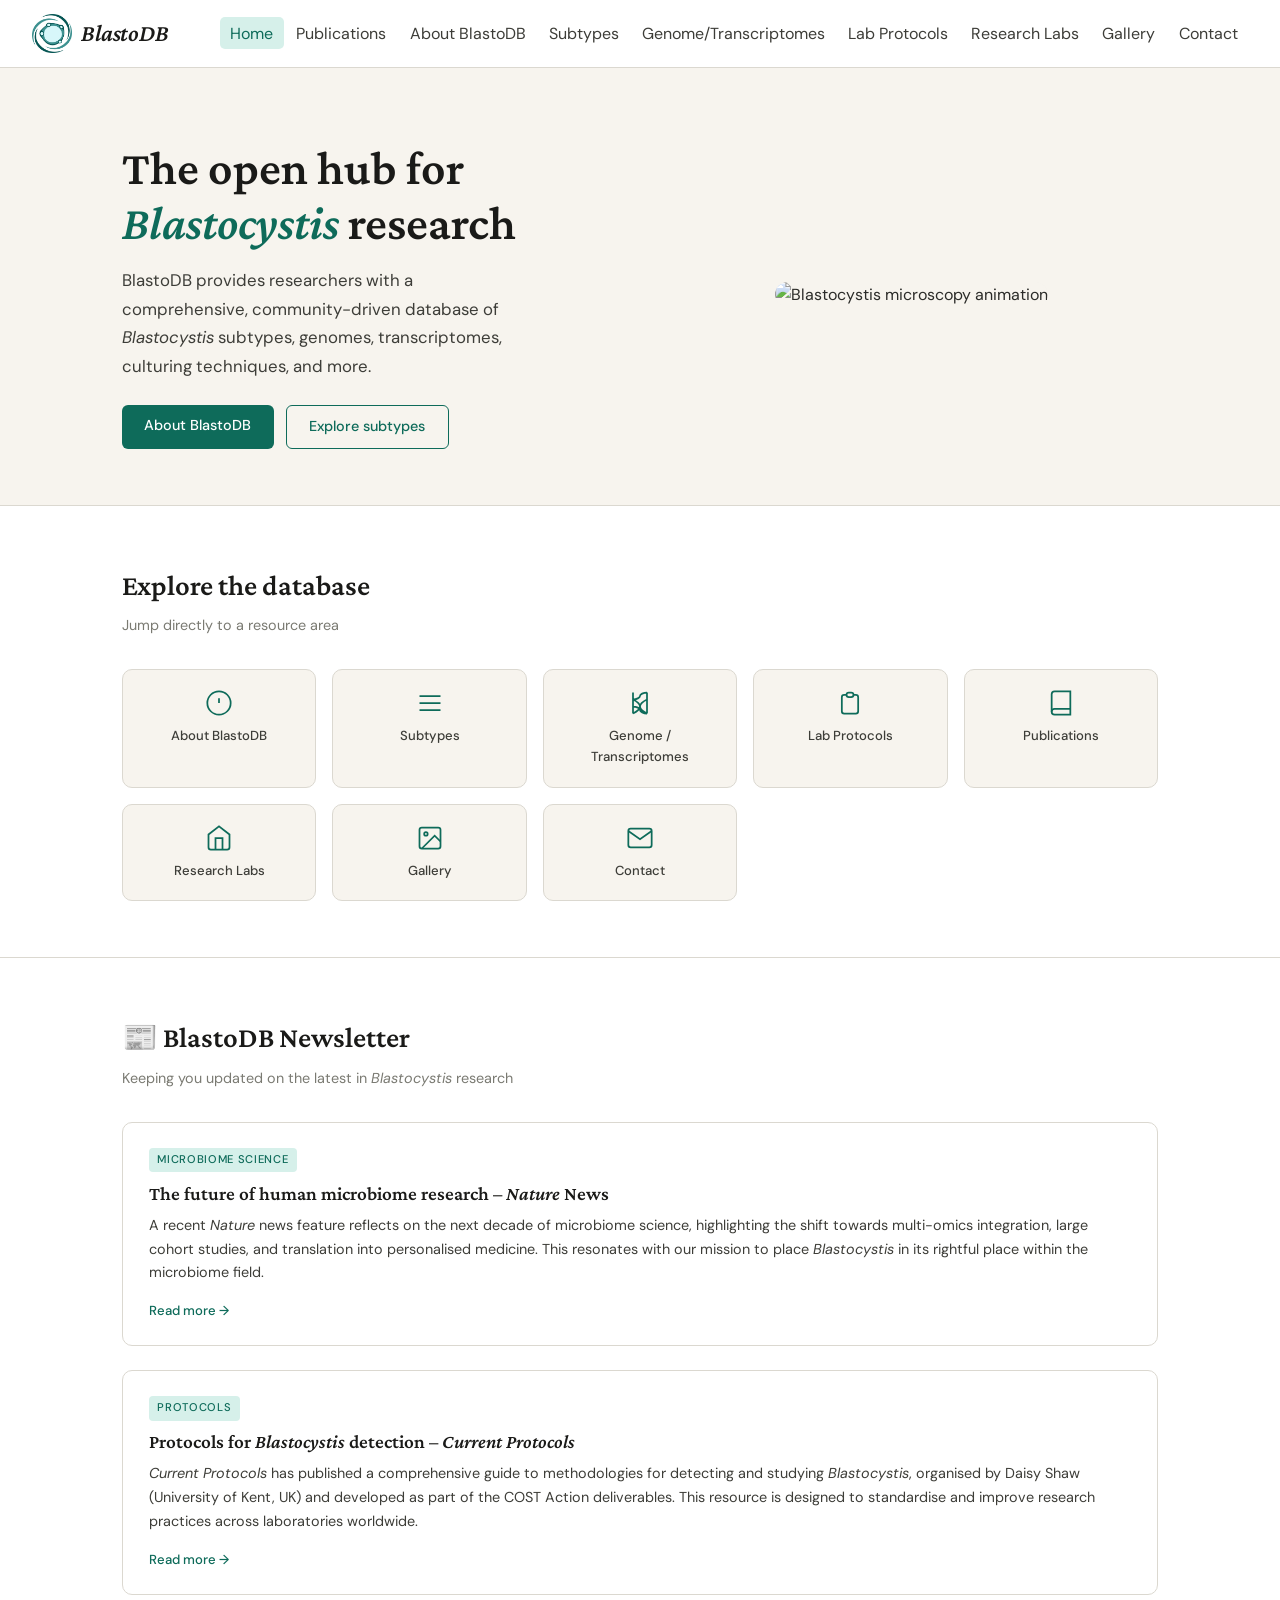
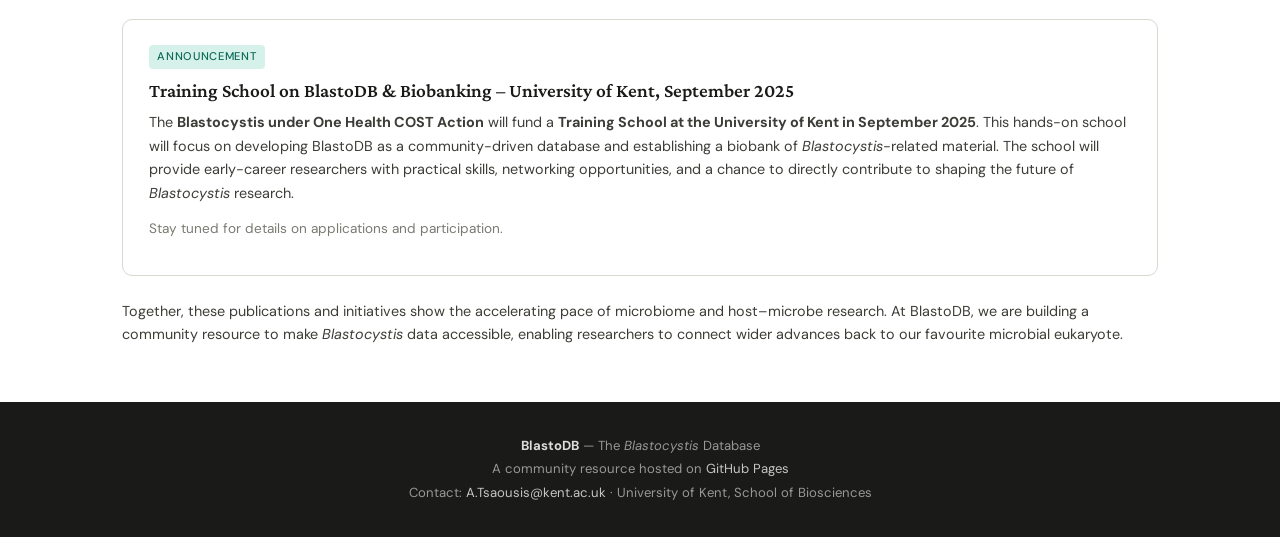
==== commit 86621a4d: "Added favicon and updated the tab-titles. Also forgot to push stylechanges from the contact page upd" ====
--- a/index.html
+++ b/index.html
@@ -3,12 +3,13 @@
     <head>
         <meta charset="UTF-8" />
         <meta name="viewport" content="width=device-width, initial-scale=1.0" />
-        <title>BlastoDB — The Blastocystis Database</title>
+        <title>BlastoDB</title>
         <meta
             name="description"
             content="BlastoDB is the comprehensive open database for Blastocystis subtypes, genomes, culturing techniques, lab protocols, and more."
         />
         <link rel="stylesheet" href="css/style.css" />
+        <link rel="icon" type="image/x-icon" href="/images/logomark@4x.webp" />
     </head>
     <body>
         <div id="nav-placeholder"></div>
@@ -23,7 +24,8 @@
             <div class="hero">
                 <div class="hero-text">
                     <h1>
-                        The open hub for<br /><em>Blastocystis</em> research
+                        The open hub for<br /><em>Blastocystis</em>
+                        research
                     </h1>
                     <p>
                         BlastoDB provides researchers with a comprehensive,
--- a/css/style.css
+++ b/css/style.css
@@ -83,6 +83,7 @@
     display: flex;
     align-items: center;
     gap: 0.15rem;
+    font-size: 1rem;
     list-style: none;
     flex-wrap: wrap;
     flex: 1;
@@ -90,7 +91,7 @@
 }
 
 .nav-links a {
-    font-size: 0.82rem;
+    font-size: 1rem;
     font-weight: 400;
     color: var(--ink-soft);
     padding: 0.35rem 0.65rem;
@@ -263,8 +264,11 @@
     transition: border-color 0.15s;
 }
 
-.news-card:hover {
+/* Cards are not fully clickable; avoid implying clickability on hover.
+   Instead, highlight when a user focuses a link/button inside the card. */
+.news-card:focus-within {
     border-color: var(--teal);
+    box-shadow: 0 4px 14px rgba(14, 107, 90, 0.1);
 }
 
 .news-tag {
@@ -359,7 +363,21 @@
     display: grid;
     grid-template-columns: 1fr 1fr;
     gap: 2.5rem;
-    align-items: start;
+    align-items: stretch;
+}
+
+.contact-grid .subtype-figure {
+    height: 100%;
+    align-self: stretch;
+}
+
+.contact-grid .subtype-figure img {
+    position: absolute;
+    inset: 0;
+    width: 100%;
+    height: 100%;
+    object-fit: cover;
+    display: block;
 }
 
 .contact-card {
@@ -530,8 +548,44 @@
     background: var(--white);
 }
 
-.subtype-card:hover {
+.subtype-card-headder {
+    display: grid;
+    grid-template-columns: auto 1fr auto;
+    gap: 1rem;
+    align-items: start;
+    cursor: pointer;
+}
+
+.subtype-toggle-indicator {
+    display: inline-flex;
+    align-items: center;
+    gap: 0.4rem;
+    font-size: 0.75rem;
+    color: var(--muted);
+    white-space: nowrap;
+}
+
+.subtype-toggle-indicator::before {
+    content: "▸";
+    font-size: 0.9rem;
+    transition: transform 140ms ease;
+}
+
+.subtype-card.is-open .subtype-toggle-indicator::before {
+    transform: rotate(90deg);
+}
+
+.subtype-card-headder:focus {
+    outline: 2px solid rgba(14, 107, 90, 0.45);
+    outline-offset: 4px;
+    border-radius: 10px;
+}
+
+/* Subtype cards contain controls, but the card itself is not a link.
+   Avoid hover styling that suggests the whole card is clickable. */
+.subtype-card:focus-within {
     border-color: rgba(14, 107, 90, 0.45);
+    box-shadow: 0 4px 14px rgba(14, 107, 90, 0.1);
 }
 
 .subtype-card h2 {
@@ -549,10 +603,15 @@
 }
 
 .subtype-body {
-    display: grid;
+    display: none;
     grid-template-columns: 220px 1fr;
     gap: 1.2rem;
     align-items: start;
+    margin-top: 1.2rem;
+}
+
+.subtype-card.is-open .subtype-body {
+    display: grid;
 }
 
 .subtype-img {
@@ -626,7 +685,9 @@
     display: flex;
     flex-wrap: wrap;
     gap: 0.55rem;
-    margin: 0.9rem 0 0.45rem;
+    justify-content: center;
+    align-items: center;
+    //margin: 0.9rem 0 0.45rem;
 }
 
 .btn-sm {
@@ -682,6 +743,207 @@
     border: 1px solid rgba(255, 255, 255, 0.08);
 }
 
+/* ── PUBLICATIONS ── */
+.pub-header {
+    margin-bottom: 1.5rem;
+}
+
+.pub-controls {
+    display: flex;
+    flex-wrap: wrap;
+    align-items: center;
+    justify-content: space-between;
+    gap: 1rem;
+    margin-bottom: 1.6rem;
+}
+
+.pub-filter-group {
+    display: flex;
+    flex-wrap: wrap;
+    align-items: center;
+    gap: 0.65rem;
+}
+
+.pub-filter-label {
+    font-size: 0.82rem;
+    color: var(--muted);
+    font-weight: 500;
+}
+
+.pub-filters {
+    position: relative;
+}
+
+.pub-filter-dropdown {
+    position: relative;
+}
+
+.pub-filter-toggle {
+    border: 1px solid var(--border);
+    background: var(--sand);
+    color: var(--ink-soft);
+    padding: 0.4rem 0.85rem;
+    border-radius: 999px;
+    font-size: 0.78rem;
+    font-weight: 500;
+    cursor: pointer;
+    display: inline-flex;
+    align-items: center;
+    gap: 0.4rem;
+    transition:
+        border-color 0.15s,
+        color 0.15s,
+        background 0.15s,
+        box-shadow 0.15s;
+}
+
+.pub-filter-toggle::after {
+    content: "▾";
+    font-size: 0.7rem;
+    color: var(--muted);
+}
+
+.pub-filter-toggle:hover,
+.pub-filter-toggle[aria-expanded="true"] {
+    border-color: var(--teal);
+    color: var(--teal);
+    background: var(--teal-light);
+}
+
+.pub-filter-toggle[aria-expanded="true"] {
+    box-shadow: 0 4px 12px rgba(14, 107, 90, 0.12);
+}
+
+.pub-filter-menu {
+    position: absolute;
+    top: calc(100% + 0.6rem);
+    left: 0;
+    min-width: 220px;
+    padding: 0.65rem;
+    background: var(--white);
+    border: 1px solid var(--border);
+    border-radius: 12px;
+    box-shadow: 0 12px 28px rgba(14, 107, 90, 0.12);
+    display: none;
+    z-index: 20;
+}
+
+.pub-filter-menu.open {
+    display: block;
+}
+
+.pub-filter-option {
+    display: flex;
+    align-items: center;
+    gap: 0.5rem;
+    font-size: 0.82rem;
+    color: var(--ink-soft);
+    padding: 0.35rem 0.35rem;
+    border-radius: 8px;
+    cursor: pointer;
+}
+
+.pub-filter-option input {
+    accent-color: var(--teal);
+}
+
+.pub-filter-option:hover {
+    background: var(--sand);
+}
+
+.pub-count {
+    font-size: 0.82rem;
+    color: var(--muted);
+}
+
+.pub-list {
+    display: flex;
+    flex-direction: column;
+    gap: 1.5rem;
+}
+
+.pub-card {
+    display: flex;
+    flex-direction: column;
+    gap: 0.75rem;
+}
+
+.pub-image {
+    border: 1px solid var(--border);
+    border-radius: 10px;
+    background: var(--sand);
+    overflow: hidden;
+}
+
+.pub-image img {
+    width: 100%;
+    height: auto;
+    display: block;
+}
+
+.pub-title {
+    font-family: "Crimson Pro", serif;
+    font-size: 1.4rem;
+    font-weight: 600;
+    color: var(--ink);
+    margin-bottom: 0.4rem;
+    line-height: 1.3;
+}
+
+.pub-meta {
+    font-size: 0.86rem;
+    color: var(--muted);
+    margin-bottom: 0.55rem;
+}
+
+.pub-authors {
+    font-size: 0.9rem;
+    color: var(--ink-soft);
+    margin-bottom: 0.6rem;
+}
+
+.pub-tags {
+    display: flex;
+    flex-wrap: wrap;
+    gap: 0.45rem;
+    margin-top: 0.4rem;
+}
+
+.pub-tag {
+    display: inline-flex;
+    align-items: center;
+    padding: 0.25rem 0.6rem;
+    border-radius: 999px;
+    background: var(--teal-light);
+    color: var(--teal);
+    font-size: 0.72rem;
+    font-weight: 500;
+}
+
+.pub-actions {
+    margin-top: 0.75rem;
+}
+
+.pub-link {
+    font-size: 0.85rem;
+    font-weight: 500;
+    color: var(--teal);
+    text-decoration: none;
+}
+
+.pub-link:hover {
+    text-decoration: underline;
+}
+
+.pub-empty {
+    border: 1.5px dashed var(--border);
+    border-radius: 10px;
+    padding: 1.2rem 1.5rem;
+    text-align: center;
+    color: var(--muted);
+    background: var(--sand);
+}
+
 @media (max-width: 800px) {
     .subtype-body {
         grid-template-columns: 1fr;
